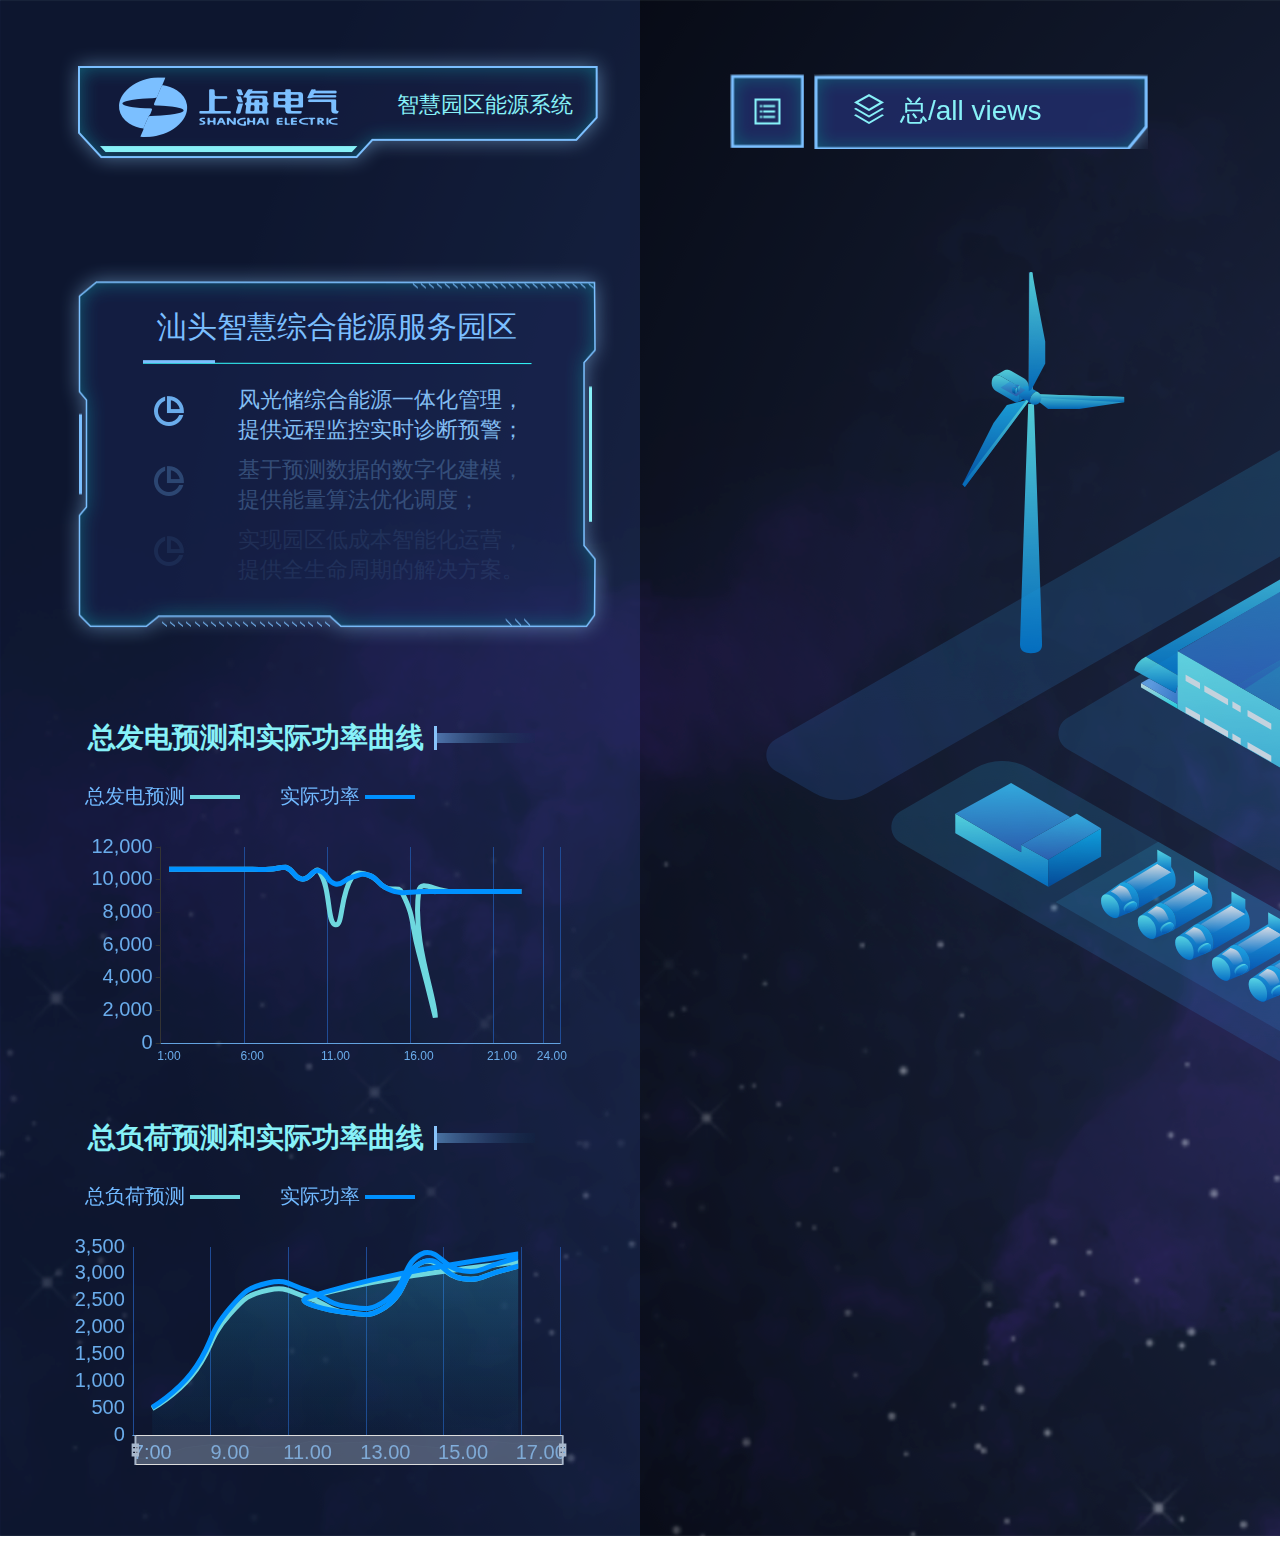
==== index.html @ b6295629 "haha" ====
<!DOCTYPE html>
<html lang="en">
<head>
  
    <meta charset="UTF-8">
    <title>汕头微电网大屏</title>
    <link rel="stylesheet" href="css/index.css">
    <link rel="stylesheet" href="css/base.css">
    <meta name="viewport" content="width=device-width, initial-scale=1">
    <style>

  
        .animate{
            overflow: hidden;
        }
        .actionImg{
            display: inline-block;
            position:absolute;
            width: 3712px;
            height: 1536px;
            right:1px;
            top:20px;
            background: url('./images/total_scriptes.png') -10px -10px no-repeat;
            animation: testanimations 3s steps(1,end)  0s infinite;
            -webkit-transform: translate3d(0,0,0);
            -moz-transform: translate3d(0,0,0);
            -ms-transform: translate3d(0,0,0);
            -o-transform: translate3d(0,0,0);
            transform: translate3d(0,0,0);
        }
        @keyframes testanimations {
            from {
                opacity: 0.6;
                background-position: -10px -1566px;
            }

            5% {
                opacity: 0.64;
                background-position: -10px -3122px;
            }

            10% {
                opacity: 0.68;
                background-position: -10px -4678px;
            }

            15% {
                opacity: 0.7;
                background-position: -10px -6234px;

            }

            20% {
                opacity: 0.74;
                background-position: -10px -7790px;
            }

            25% {
                opacity: 0.77;
                background-position: -10px -9346px;
            }

            30% {
                opacity: 0.8;
                background-position: -10px -10902px;
            }

            35% {
                opacity: 0.84;
                background-position: -10px -12458px;
            }

            40% {
                opacity: 0.9;
                background-position: -10px -14014px;
            }

            45% {
                opacity: 0.8;
                background-position: -10px -15570px;
            }

            50% {
                opacity: 0.7;
                background-position: -10px -17126px;
            }

            55% {
                opacity: 0.65;
                background-position: -10px -18682px;
            }

            60% {
                opacity: 0.75;
                background-position: -10px -20238px;
            }

            65% {
                opacity: 0.9;
                background-position: -10px -21794px;
            }

            70% {
                opacity: 0.93;
                background-position: -10px -23350px;
            }

            70% {
                opacity: 0.96;
                background-position: -10px -24906px;
            }

            75% {
                opacity: 0.8;
                background-position: -10px -26462px;
            }

            83% {
                opacity: 0.85;
                background-position: -10px -28018px;
            }

            89% {
                opacity: 0.89;
                background-position: -10px -29574px;
            }

            95% {
                opacity: 0.9;
                background-position: -10px -31130px;
            }


            to {
                opacity: 0.85;
                background-position:  -10px -10px;

            }
        }
        .park ul li{
            opacity: 0;
        }
        .indexMainCD .rel ul li,
        .indexMainCN .rel ul li,
        .indexMainFJ .rel ul li,
        .indexMainGF .rel ul li,
        .indexMainCD,
        .indexMainCN,
        .indexMainFJ,
        .indexMainGF
        {
            opacity: 0;
        }

    </style>
</head>

<body>
<div class="leftMask"></div>
<div class="left">
    <div class="sloganDIv">
        <div class="slogan">
            <p>智慧园区能源系统</p>
        </div>
    </div>
    <div class="park">
        <h1>汕头智慧综合能源服务园区</h1>
        <ul>
            <li>
                <b></b>
                <div>
                    <p>风光储综合能源<span>一体化</span>管理，</p>
                    <p>提供远程监控实时诊断预警；</p>
                </div>

            </li>
            <li>
                <b></b>
                <div>
                    <p>基于预测数据的<span>数字化</span>建模，</p>
                    <p>提供能量算法优化调度；</p>
                </div>

            </li>
            <li>
                <b></b>
                <div>
                    <p>实现园区低成本<span>智能化</span>运营，</p>
                    <p>提供全生命周期的解决方案。</p>
                </div>

            </li>
        </ul>
    </div>
    <div class="chartOne">
        <h1>总发电预测和实际功率曲线</h1>
        <div id="chartOneContent">

        </div>
    </div>
    <div class="chartTwo">
        <h1>总负荷预测和实际功率曲线</h1>
        <div id="chartTwoContent">

        </div>
    </div>
</div>
<div class="animate">
     <div class="actionImg"></div>
    <!--<img src="./images/总.gif" alt="" class="actionImg">-->

    <div class="content">
        <div class="mainHeader">
            <div class="mainNav">
                <div class="nav"></div>
                <div class="navNow">
                    <img src="images/all.png" alt=""><p>总/all views</p>
                </div>
            </div>
            <div class="KPI first">
                <p>总负荷电量</p>
                <h2><span>MWh</span></h2>
            </div>
            <div class="KPI">
                <p>总上网电量</p>
                <h2><span>MWh</span></h2>
            </div>
            <div class="KPI">
                <p>总交易电量</p>
                <h2><span>万元</span></h2>
            </div>
            <div class="KPI">
                <p class="fourth">总CO2排放量</p>
                <h2><span>T</span></h2>
            </div>
            <div class="KPI">
                <p class="fifth">总标准煤排放量</p>
                <h2><span>T</span></h2>
            </div>
        </div>
        <div class="indexMainCD">
            <div class="rel cd">
                <h2>充电桩</h2>
                <ul>
                    <li>
                        <p class="indexMainInfoTitle">设备容量</p>
                        <p> kW</p>
                    </li>
                    <li>
                        <p class="indexMainInfoTitle">设备厂家</p>
                        <p></p>
                    </li>
                    <li>
                        <p class="indexMainInfoTitle">投运日期</p>
                        <p></p>
                    </li>
                    <li>
                        <p class="indexMainInfoTitle">运行天数</p>
                        <p></p>
                    </li>
                </ul>
            </div>
        </div>
        <div class="indexMainCN">
            <div class="rel cn">
                <h2>储能</h2>
                <ul>
                    <li>
                        <p class="indexMainInfoTitle">设备容量</p>
                        <p> </p>
                    </li>
                    <li class="relPostion">
                        <p class="indexMainInfoTitle">设备厂家</p>
                        <p></p>
                    </li>
                    <li>
                        <p class="indexMainInfoTitle">投运日期</p>
                        <p></p>
                    </li>
                    <li class="relPostion">
                        <p class="indexMainInfoTitle">运行天数</p>
                        <p></p>
                    </li>
                </ul>
            </div>
        </div>

        <div class="indexMainFJ">
            <div class="rel fj">
                <h2>风机</h2>
                <ul>
                    <li>
                        <p class="indexMainInfoTitle">设备容量</p>
                        <p> MW</p>
                    </li>
                    <li>
                        <p class="indexMainInfoTitle">设备厂家</p>
                        <p></p>
                    </li>
                    <li>
                        <p class="indexMainInfoTitle">投运日期</p>
                        <p></p>
                    </li>
                    <li>
                        <p class="indexMainInfoTitle">运行天数</p>
                        <p></p>
                    </li>
                </ul>
            </div>
        </div>
        <div class="indexMainGF">
            <div class="rel gf">
                <h2>光伏</h2>
                <ul>
                    <li>
                        <p class="indexMainInfoTitle">设备容量</p>
                        <p> MW</p>
                    </li>
                    <li>
                        <p class="indexMainInfoTitle">设备厂家</p>
                        <p></p>
                    </li>
                    <li>
                        <p class="indexMainInfoTitle">投运日期</p>
                        <p></p>
                    </li>
                    <li>
                        <p class="indexMainInfoTitle">运行天数</p>
                        <p></p>
                    </li>
                </ul>
            </div>
        </div>

    </div>
</div>

<div class="sourceRight">
    <div class="rightHeader">
        <p class="BeiJingTime"></p>
        <p class="ExactlyTime"></p>
    </div>
    <ul class="rightChartlist">
        <li>
            <div class="rightChart">
                <div class="chartHeader"><p>近7日电量交易</p><p>单位：万元</p></div>
                <div id="rightChartContentOne">
                </div>
            </div>
        </li>
        <li>
            <div class="rightChart">
                <div class="chartHeader"><p>近7日上网电量</p><p>单位：MWh</p></div>
                <div id="rightChartContentTwo">
                </div>
            </div>
        </li>
        <li>
            <div class="rightChart">
                <div class="chartHeader"><p>近7日负荷电量</p><p>单位：MWh</p></div>
                <div id="rightChartContentThree">
                </div>
            </div>
        </li>
    </ul>
</div>
<div class="rightMask"></div>
</body>
<script src="js/jquery.js"></script>
<script src="js/echart.js"></script>
<script src="js/chartOption.js"></script>
<script src="js/index.js"></script>
<script src="js/base.js"></script>
<script src="js/ajax.js"></script>
<script src="js/indexData.js"></script>
<script src="js/countUp.js"></script>

<script>


    $(function() {
        // setTimeout(() => {
        //     window.location.href = filePath + 'source.html'
        // }, 12000);

        //左部的动画
        $('.park ul li').each(function(i, item){
            $(item).animate({
                opacity:1
            },i*2000+500);
        })
          setTimeout(function(){
              $(".park ul li").each(function(i, item){
                  // $(item).find('div p span').animate({
                  //     color: '#ccc',
                  //     fontSize: '16px',
                  // },i*2000+500);
                  // $(item).find('b').css('filter','grayscale(100%)');
                  $(item).find('div p span').fadeIn();
                  $(item).find('div p span').css('color','#ccc');
                  $(item).find('div p span').css('font-size','26px');
                  $(item).find('b').css('filter','grayscale(100%)');
                  $(item).find('b').fadeIn();
              })
          },5000)



        $('.indexMainCD').animate({
            opacity:1
        },2000,function() {
            $(this).find('div ul li').each(function (i, item) {
                $(item).animate({
                    opacity: 1
                }, i * 1000 + 500, function () {
                    $('.indexMainCN').animate({
                        opacity: 1
                    }, 2000, function () {
                        $(this).find('div ul li').each(function (i, item) {
                            $(item).animate({
                                opacity: 1
                            }, i * 1000 + 500, function () {
                                $('.indexMainFJ').animate({
                                    opacity: 1
                                }, 2000, function () {
                                        $(this).find('div ul li').each(function (i, item) {
                                            $(item).animate({
                                                opacity: 1
                                            }, i * 1000 + 1000, function () {
                                                $('.indexMainGF').animate({
                                                    opacity: 1
                                                }, 2000, function () {
                                                    $(this).find('div ul li').each(function (i, item) {
                                                        $(item).animate({opacity: 1}, i * 1000 + 1000)
                                                    })
                                                })
                                            })
                                        })

                                })
                            })
                        })
                    })
                })
            })
        })


        // 总电荷量
        // titileName(topTitleReq())
        // soketFun('total', titileName)
        // var obj = topTitleReq();
        // function titileName(data){
        //         data = (data instanceof Array) && data[0]&&data[0]['position'] == 'top' ? data[0].value :  obj ;
        //         var arr = [];
        //             if(data) {
        //                 var {Total_Load_Energy, Total_OnGrid_Energy, Total_Energy_Earnings, Today_CO2_EmisReduc,Total_Coal_EmisReduc } = data
        //                 arr = [ Total_Load_Energy,Total_OnGrid_Energy,Total_Energy_Earnings,
        //                   Today_CO2_EmisReduc,Total_Coal_EmisReduc
        //                 ];
        //
        //             }
        //             else{
        //                 arr = [0,0,0,0,0]
        //             }
        //             // $('.KPI h2').html('');
        //             $('.KPI h2').each(function(v,item){
        //                 $(item).prepend(arr[v]);
        //                 //数字滚动
        //                 // animateNUM($(item)[0],arr[v])
        //
        //             })
        //         }
      //  function animateNUM(dom, num){
      //      var options = {
      //          useEasing: true, 	 	// 使用缓和
      //          useGrouping: true,	// 使用分组(是否显示千位分隔符,一般为 true)
      //          separator: ',',		// 分隔器(千位分隔符,默认为',')
      //          decimal: '.',			// 十进制(小数点符号,默认为 '.')
      //          prefix: '',			// 字首(数字的前缀,根据需要可设为 $,¥,￥ 等)
      //          suffix: ''			// 后缀(数字的后缀 ,根据需要可设为 元,个,美元 等)
      //      };
      //    new CountUp(dom, 0, num, 0, 3, options).start();
      //
      //  }
      //   function changeStyle(num){
      //           if(num instanceof Number){
      //               return parseInt(num);
      //           }
      //           if(num == 'undefined'){
      //               return 0;
      //           }
      //           return num*1;
      // }

        // 中间四个
        function getMiddleData(){
            HttpRequest({
                type: 'get',
                url: 'http://172.172.33.34:8088/v1/total/getBottomData',
                success: function (response) {
                    if (response) {
                        var {CDZ, CN, GF, WF} = response;
                        renderDom($('.indexMainCD ul li'), CDZ);
                        renderDom($('.indexMainCN ul li'), CN)
                        renderDom($('.indexMainFJ ul li'), GF)
                        renderDom($('.indexMainGF ul li'), WF)
                        function renderDom(dom,arr){
                            dom.each(function(i,v){
                                $(v).children()[1].prepend(arr[i])

                            })
                        }

                    }
                }
            })
        }

         function topTitleReq(){
            var obj = {}
            HttpRequest({
                    type: 'get',
                    url: 'http://172.172.33.34:8088/v1/total/getTotalData',
                    success:function(response){
                        if(response){
                            obj = response;
                        }
                      }
             })
            return obj;
        }
         getMiddleData();

    })
</script>
</html>
---- css/index.css ----
@charset "utf-8";
/* CSS Document */
@charset "utf-8";
/*!
 * @名称：base.css
 * @功能：1、重设浏览器默认样式
 *       2、设置通用原子类
 */
/* 防止用户自定义背景颜色对网页的影响，添加让用户可以自定义字体 */
html {
    background:white;
    color:black;
}
/* 内外边距通常让各个浏览器样式的表现位置不同 */
body,div,dl,dt,dd,ul,ol,li,h1,h2,h3,h4,h5,h6,pre,code,form,fieldset,legend,input,textarea,p,blockquote,th,td,hr,button,article,aside,details,figcaption,figure,footer,header,hgroup,menu,nav,section {
    margin:0;
    padding:0;
    font-family: Arial, Helvetica, sans-serif;
}
/* 要注意表单元素并不继承父级 font 的问题 */
body,button,input,select,textarea {
    font:12px \5b8b\4f53,arial,sans-serif;
}
input,select,textarea {
    font-size:100%;
}
/* 去掉 table cell 的边距并让其边重合 */
table {
    border-collapse:collapse;
    border-spacing:0;
}
/* ie bug：th 不继承 text-align */
th {
    text-align:inherit;
}
/* 去除默认边框 */
fieldset,img {
    border:none;
}
/* ie6 7 8(q) bug 显示为行内表现 */
iframe {
    display:block;
}
/* 去掉 firefox 下此元素的边框 */
abbr,acronym {
    border:none;
    font-variant:normal;
}
/* 一致的 del 样式 */
del {
    text-decoration:line-through;
}
address,caption,cite,code,dfn,em,th,var {
    font-style:normal;
    font-weight:500;
}
/* 去掉列表前的标识，li 会继承 */
ol,ul {
    list-style:none;
}
/* 对齐是排版最重要的因素，别让什么都居中 */
caption,th {
    text-align:left;
}
/* 来自yahoo，让标题都自定义，适应多个系统应用 */
h1,h2,h3,h4,h5,h6 {
    font-size:100%;
    font-weight:500;
}
q:before,q:after {
    content:'';
}
/* 统一上标和下标 */
sub,sup {
    font-size:75%;
    line-height:0;
    position:relative;
    vertical-align:baseline;
}
sup {
    top:-0.5em;
}
sub {
    bottom:-0.25em;
}
/* 让链接在 hover 状态下显示下划线 */
a:hover {
    text-decoration:underline;
}
/* 默认不显示下划线，保持页面简洁 */
ins,a {
    text-decoration:none;
}
/* 去除 ie6 & ie7 焦点点状线 */
a:focus,*:focus {
    outline:none;
}
/* 清除浮动 */
.clearfix:before,.clearfix:after {
    content:"";
    display:table;
}
.clearfix:after {
    clear:both;
    overflow:hidden;
}
.clearfix {
    zoom:1; /* for ie6 & ie7 */
}
.clear {
    clear:both;
    display:block;
    font-size:0;
    height:0;
    line-height:0;
    overflow:hidden;
}
/* 设置显示和隐藏，通常用来与 js 配合 */
.hide {
    display:none;
}
.block {
    display:block;
}
/* 设置浮动，减少浮动带来的 bug */
.fl,.fr {
    display:inline;
}
.fl {
    float:left;
}
.fr {
    float:right;
}
.rel{
    position: relative;
}
.KPI  .h2 .nums{
    font-size: 40px;
    color: #87F1F8;
    text-align: left;
    text-shadow: 0 0 5px #32DBD4;
    display: inline-block;
}
---- css/base.css ----
body{
    width: 3712px;
    height: 1536px;
    background: url(../images/backgroud.png) 0 0 no-repeat;
    font-family: Arial, Helvetica, sans-serif;
    background-size: 100% 100%;
    display: flex;
    align-items: flex-start;
    justify-content: flex-start;
    position: relative;
    z-index: -22;
}
.leftMask{
    position: absolute;
    left: 0;
    top: 0;
    width: 640px;
    height: 1536px;
    opacity: 0.15;
    background: #517EFF;
    z-index: -3;
}
.left{
    /*display: inline-block;*/
    width: 640px;
    height: 1536px;
    color: #87F1F8;
    font-size: 22px;
}
.slogan{
    width: 560px;
    height: 134px;
    background: url("../images/slogen.png") 0 0 no-repeat;
    background-size: 560px 134px;
}
.slogan p{
    text-align: right;
    padding-top: 45px;
    padding-right: 45px;
    color: #87F1F8;
    font-size: 22px;
}
.sloganDIv{
    padding-top: 45px;
    padding-left: 58px;
}
.park{
    background: url("../images/parkIllu.png") 0 0 no-repeat;
    width: 558px;
    height: 390px;
    background-size: contain;
    margin-left: 58px;
    margin-top: 80px;
    background-size: 558px 390px;
}
.park h1{
    padding-top: 30px;
    line-height: 76px;
    text-align: center;
    color: #7BBFFF;
    font-size:30px;
    background: url("../images/headerBg.png") center bottom no-repeat;
    margin-bottom: 20px;
}
.park ul{
    margin-left: 96px;
    position: relative;
}
.park ul li{
    margin-bottom: 10px;
    display: flex;
}
.park ul li b{
    display:inline-block;
    background-size: 30px 42px;
    width:30px;
    height:42px;
}
.park ul li:first-child b{
    background: url("../images/parkIconOne.png") 0 11px no-repeat;
    position: relative;
}
.park ul li:nth-child(2) b{
    background: url("../images/parkIconOne.png") 0 11px no-repeat;
    position: relative;
}
.park ul li:nth-child(3) b{
    background: url("../images/parkIconOne.png") 0 11px no-repeat;
    position: relative;
}
.park ul li p{
    font-size: 22px;
    color: #82BDF2;
    width: 320px;
    margin-left: 54px;
}
/*.park ul li:first-child{*/
    /*background: url("../images/parkIconOne.png") 0 10px no-repeat;*/

    /*position: relative;*/
/*}*/
/*.park ul li:nth-child(2){*/
    /*background: url("../images/parkIconTwo.png") 0 10px no-repeat;*/
/*}*/
/*.park ul li:last-child{*/
    /*background: url("../images/parkIconThree.png") 0 10px no-repeat;*/
/*}*/
.chartOne ,.chartTwo{
    margin-left: 58px;
    width: 558px;
    height: 330px;
    margin-top: 70px;
}
.chartOne #chartOneContent,.chartTwo #chartTwoContent{
    width: 558px;
    height: 300px;
    margin-top: 15px;
}
.chartOne h1,.chartTwo h1{
    font-size: 28px;
    color: #87F1F8;
    font-weight: bold;
    padding-left: 30px;
    background: url("../images/decorater.png") 376px 7px no-repeat;
}
.rightHeader {
    background: url(../images/rightTimeBg.png) 0 0 no-repeat;
    width: 519px;
    height: 102px;
    margin: 45px auto 0 auto;
    background-size: 100% 100%;
    display: flex;
    align-items: flex-start;
    justify-content: flex-start;
}
.content{
    width: 2434px;
    height: 1536px;
    background: url("../images/mainbg.png") center center no-repeat;
    position: relative;
}

.indexMainCN,.indexMainCD,.indexMainFJ,.indexMainGF{
    position: absolute;
}
.indexMainCN ul ,.indexMainCD ul ,.indexMainFJ ul ,.indexMainGF ul {
    display: inline-block;
    /*align-items: flex-start;*/
    /*justify-content: flex-start;*/
}
.indexMainCN ul li,.indexMainCD ul li,.indexMainFJ ul li,.indexMainGF ul li{
    width: 46%;
    float:left;
}
.indexMainCN ul li p,.indexMainCD ul li p,.indexMainFJ ul li p,.indexMainGF ul li p{
    font-size: 18px;
    color: #6AB7FF;
    text-align: left;
    line-height: 18px;
    padding-left: 6px;
}
.indexMainCN ul li p.indexMainInfoTitle:before,.indexMainCD ul li p.indexMainInfoTitle:before,
.indexMainFJ ul li p.indexMainInfoTitle:before,.indexMainGF ul li p.indexMainInfoTitle:before{
    content: "• ";
    color: #6AB7FF;
    position: relative;
    right: 5px;
}
.indexMainCN ul li p.indexMainInfoTitle,.indexMainCD ul li p.indexMainInfoTitle,.indexMainFJ ul li p.indexMainInfoTitle,.indexMainGF ul li p.indexMainInfoTitle{
    font-size: 18px;
    color: #6AB7FF;
    text-align: left;
    line-height: 30px;
    padding-top: 5px;
    padding-left: 3px;
    text-indent: 0px;
}
.indexMainCN ul li p,.indexMainCD ul li p,.indexMainFJ ul li p,.indexMainGF ul li p{
    font-size: 22px;
    color: #87F1F8;
    text-align: left;
    line-height: 40px;
    padding-left: 18px;
    width: 200px;
}
.indexMainCN h2,.indexMainCD h2,.indexMainFJ h2,.indexMainGF h2{
    font-size: 24px;
    color: #9DD0FF;
    text-align: left;
    text-shadow: 0 0 5px;
    line-height: 60px;
    background: url("../images/shortHeaderBg.png") left bottom  no-repeat;
    background-size: 84%;
}
.rel.fj{
    top: 530px;
    margin-left: 103px;
}
.rel.gf{
    top: 615px;
    margin-left: 103px;
}
.rel.cd{
    top: 23px;
    margin-left: 86px;
}
.rel.cn{
    top: 18px;
    margin-left: 94px;
}
.relPostion{
    position: relative;
    right: 40px;
}
.indexMainCN{
    position: absolute;
    height: 682px;
    width: 532px;
    left: 1692px;
    top: 224px;
    background: url("../images/indexMainCNBD.png") -20px 0 no-repeat;
}
.indexMainCD{
    position: absolute;
    height: 774px;
    width: 532px;
    left: 1169px;
    top: 223px;
    background: url(../images/indexMainCDBD.png) -20px 0 no-repeat;
}
.indexMainFJ{
    position: absolute;
    height: 770px;
    width: 532px;
    left: 268px;
    top: 684px;
    background-size: 100% 100%;
    background: url(../images/indexMainFJBD.png) -20px 0 no-repeat;
}
.indexMainGF{
    position: absolute;
    height: 875px;
    width: 532px;
    left: 816px;
    top: 595px;
    background: url(../images/indexMainGFBD.png) -20px 0 no-repeat;
}
.mainHeader{
    display: flex;
    justify-content: left;
    align-items: flex-start;
}
.mainHeader .mainNav{
    display: flex;
    justify-content: flex-start;
    align-items: flex-start;
}
.mainHeader .mainNav .nav{
    background: url("../images/menuBg.png") center center no-repeat;
    width: 74px;
    height: 74px;
    /*background-size: 100% 100%;*/
    position: relative;
}
.mainHeader{
    padding-left: 90px;
    padding-top: 74px;
    display: flex;
    justify-content: left;
    align-items: flex-start;
}
.mainHeader .mainNav .navNow{
    background: url(../images/menuBgR.png) -20px -19px no-repeat;
    width: 334px;
    height: 75px;
    background-size: 112% 156%;
    display: flex;
    justify-content: left;
    align-items: flex-start;
    margin-left: 10px;
}
.mainHeader .mainNav .navNow img{
    padding-top: 20px;
    padding-left: 40px;
    padding-right:16px;
}
.mainHeader .mainNav .navNow p{
   line-height: 74px;
    font-size: 28px;
    color: #87F1F8;
}
.KPI.first{
    margin-left: 530px;
}
.KPI p{
    width: 256px;
    font-size: 24px;
    color: #8BC7FF;
    text-align: left;
    background: url("../images/decorater.png") 132px center no-repeat;
    margin-bottom: 20px;
    text-shadow: 0 0 5px rgba(90,255,230,0.50);
}
.KPI p.fourth{
    background: url("../images/decorater.png") 156px center no-repeat;
}
.KPI p.fifth{
    background: url("../images/decorater.png") 177px center no-repeat;
}
.KPI h2{
    font-size: 40px;
    color: #87F1F8;
    text-align: left;
    text-shadow: 0 0 5px #32DBD4;
}
.KPI h2 span{
    font-size: 30px;
    color: #8BC7FF;
    text-align: left;
    text-shadow: none;
    margin-left: 10px;
}
.right{
    width: 640px;
    height: 1536px;
}
.rightMask{
    position: absolute;
    right: 0;
    top: 0;
    opacity: 0.15;
    background: #517EFF;
    width: 640px;
    height: 1536px;
    z-index: -2;
}
.right .rightHeader{
    background: url("../images/rightTimeBg.png") 0 0 no-repeat;
    width: 519px;
    height: 102px;
    margin: 45px auto 0 auto;
    background-size: 100% 100%;
    display: flex;
    align-items: flex-start;
    justify-content: flex-start;
}
.BeiJingTime{
    font-size: 30px;
    color: #7BBFFF;
    text-align: left;
    line-height: 96px;
    padding-left: 70px;
}
.ExactlyTime{
    font-size: 20px;
    color: #87F1F8;
    text-align: left;
    line-height: 100px;
    padding-left: 90px;
}
.rightChart{
    margin-top: 120px;
    margin-left: 83px;
}
.rightChart .rightChartContent{
    width: 478px;
    height: 300px;
}
.rightChart .chartHeader{
    display: flex;
    align-items: flex-start;
    justify-content: flex-start;
}
#rightChartContentOne,#rightChartContentTwo,#rightChartContentThree{
    width: 512px;
    height: 241px;
    margin-top: 30px;
}
.rightChart .chartHeader p:first-child{
    width: 384px;
    font-size: 28px;
    color: #87F1F8;
    text-align: left;
    text-shadow: 0 0 5px rgba(90,255,230,0.50);
    background: url("../images/decorater.png") 200px  center no-repeat;
}
.rightChart .chartHeader p:nth-child(2){
    font-size: 20px;
    color: #71B9FF;
    line-height: 44px;
}
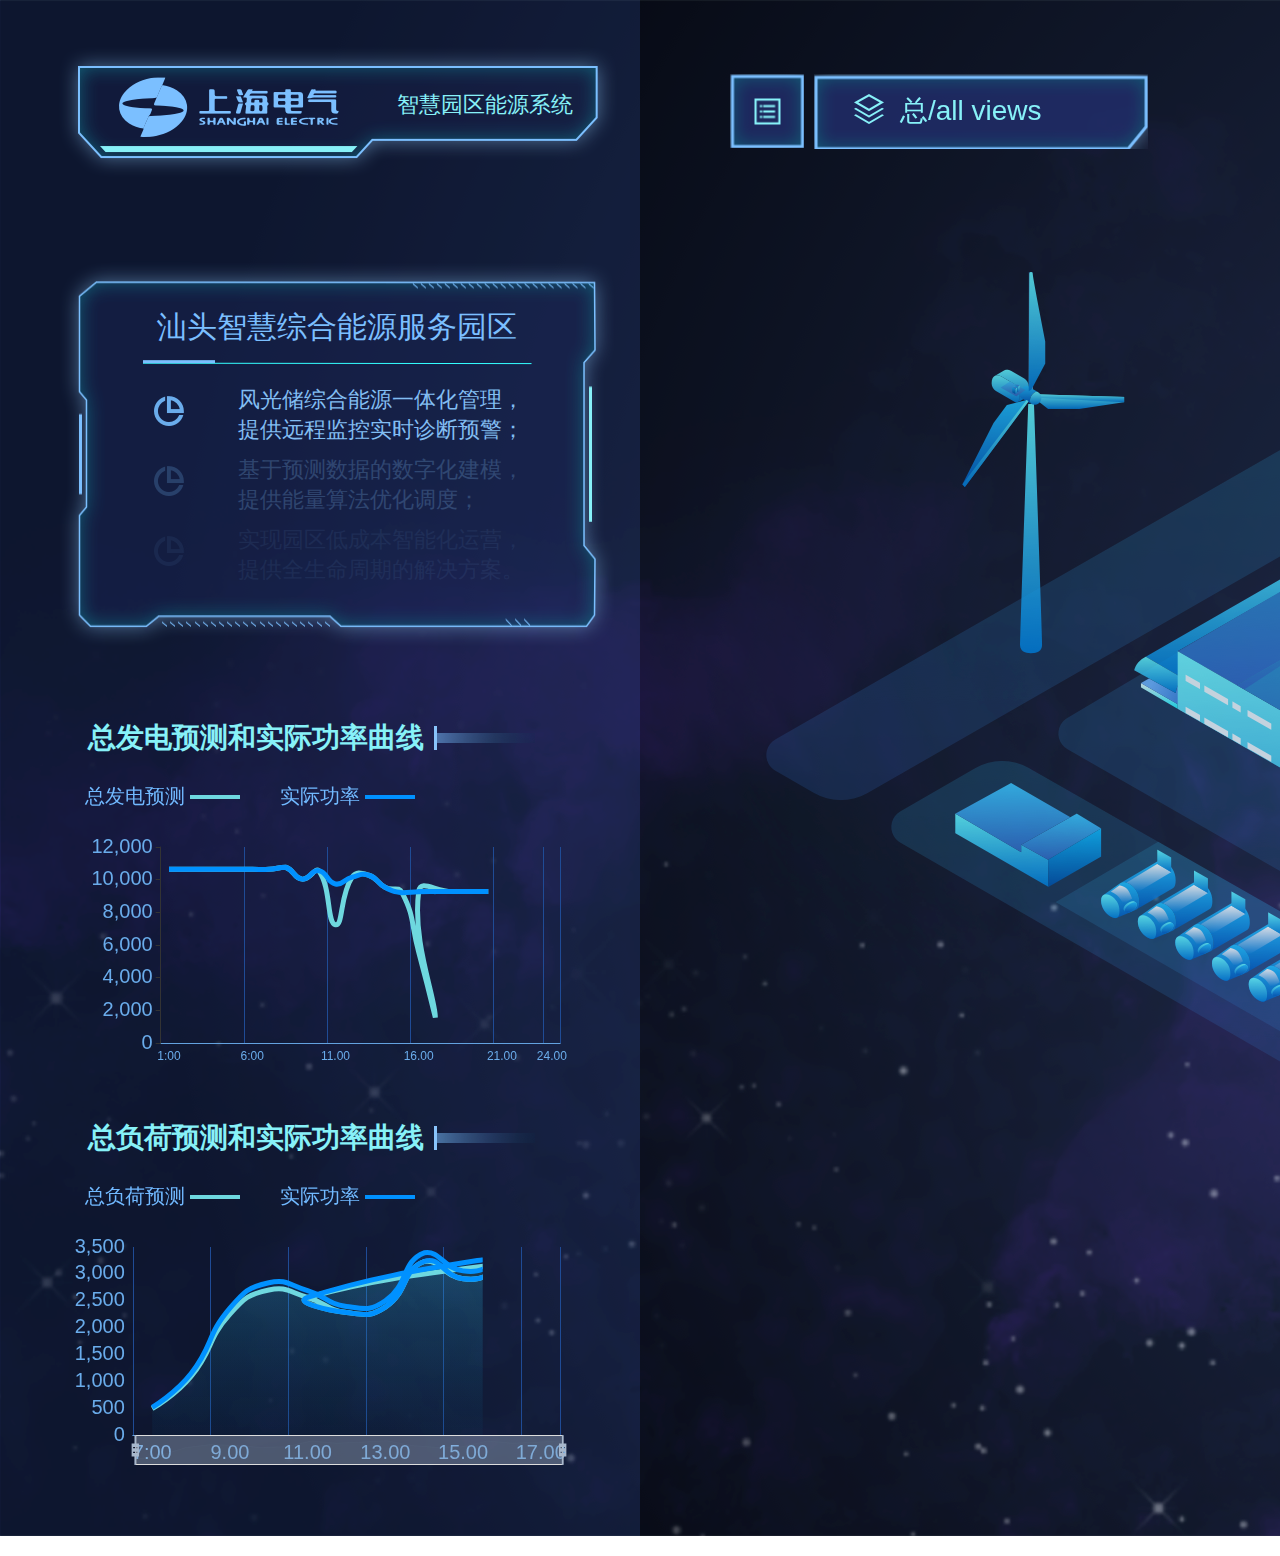
==== commit ea0892e2: "hh" ====
--- a/index.html
+++ b/index.html
@@ -376,7 +376,7 @@
 <script src="js/countUp.js"></script>
 
 <script>
-
+666666
 
     $(function() {
         // setTimeout(() => {
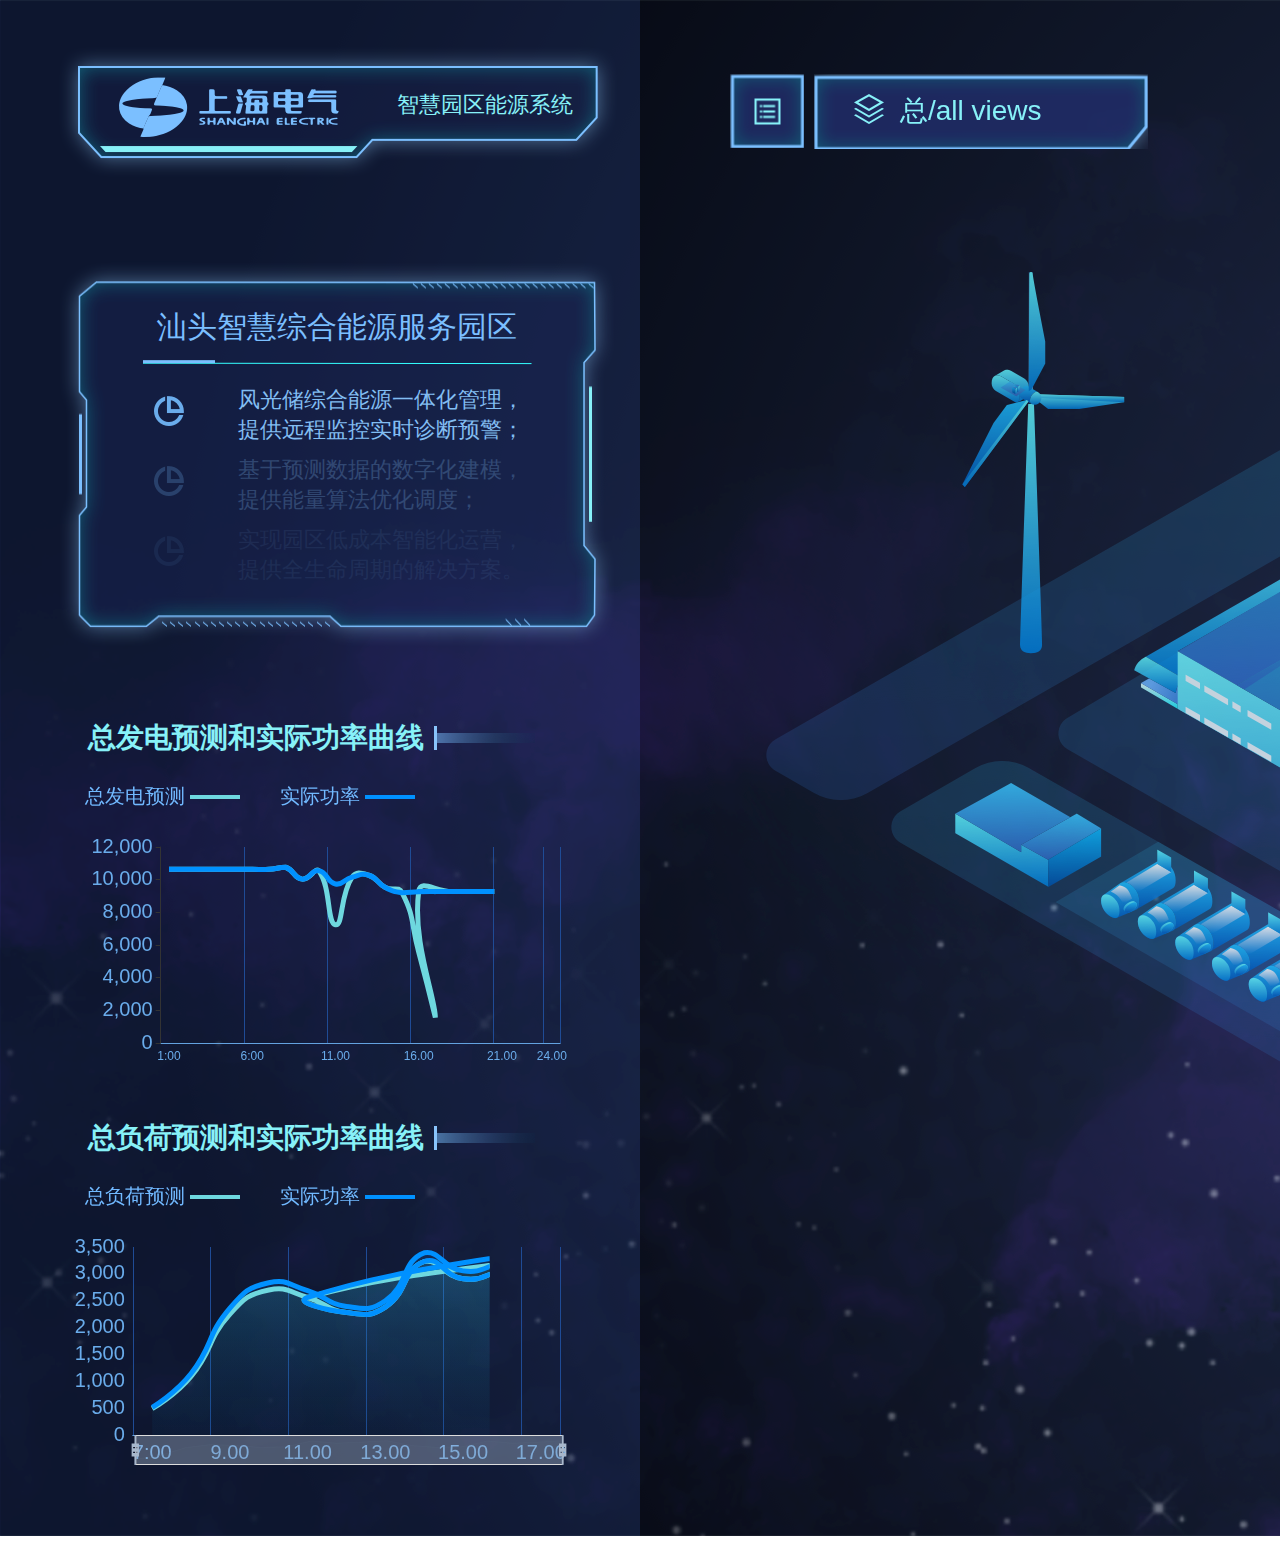
==== commit 448c0e60: "gg" ====
--- a/index.html
+++ b/index.html
@@ -376,8 +376,8 @@
 <script src="js/countUp.js"></script>
 
 <script>
-666666
-
+
+22222222999999
     $(function() {
         // setTimeout(() => {
         //     window.location.href = filePath + 'source.html'
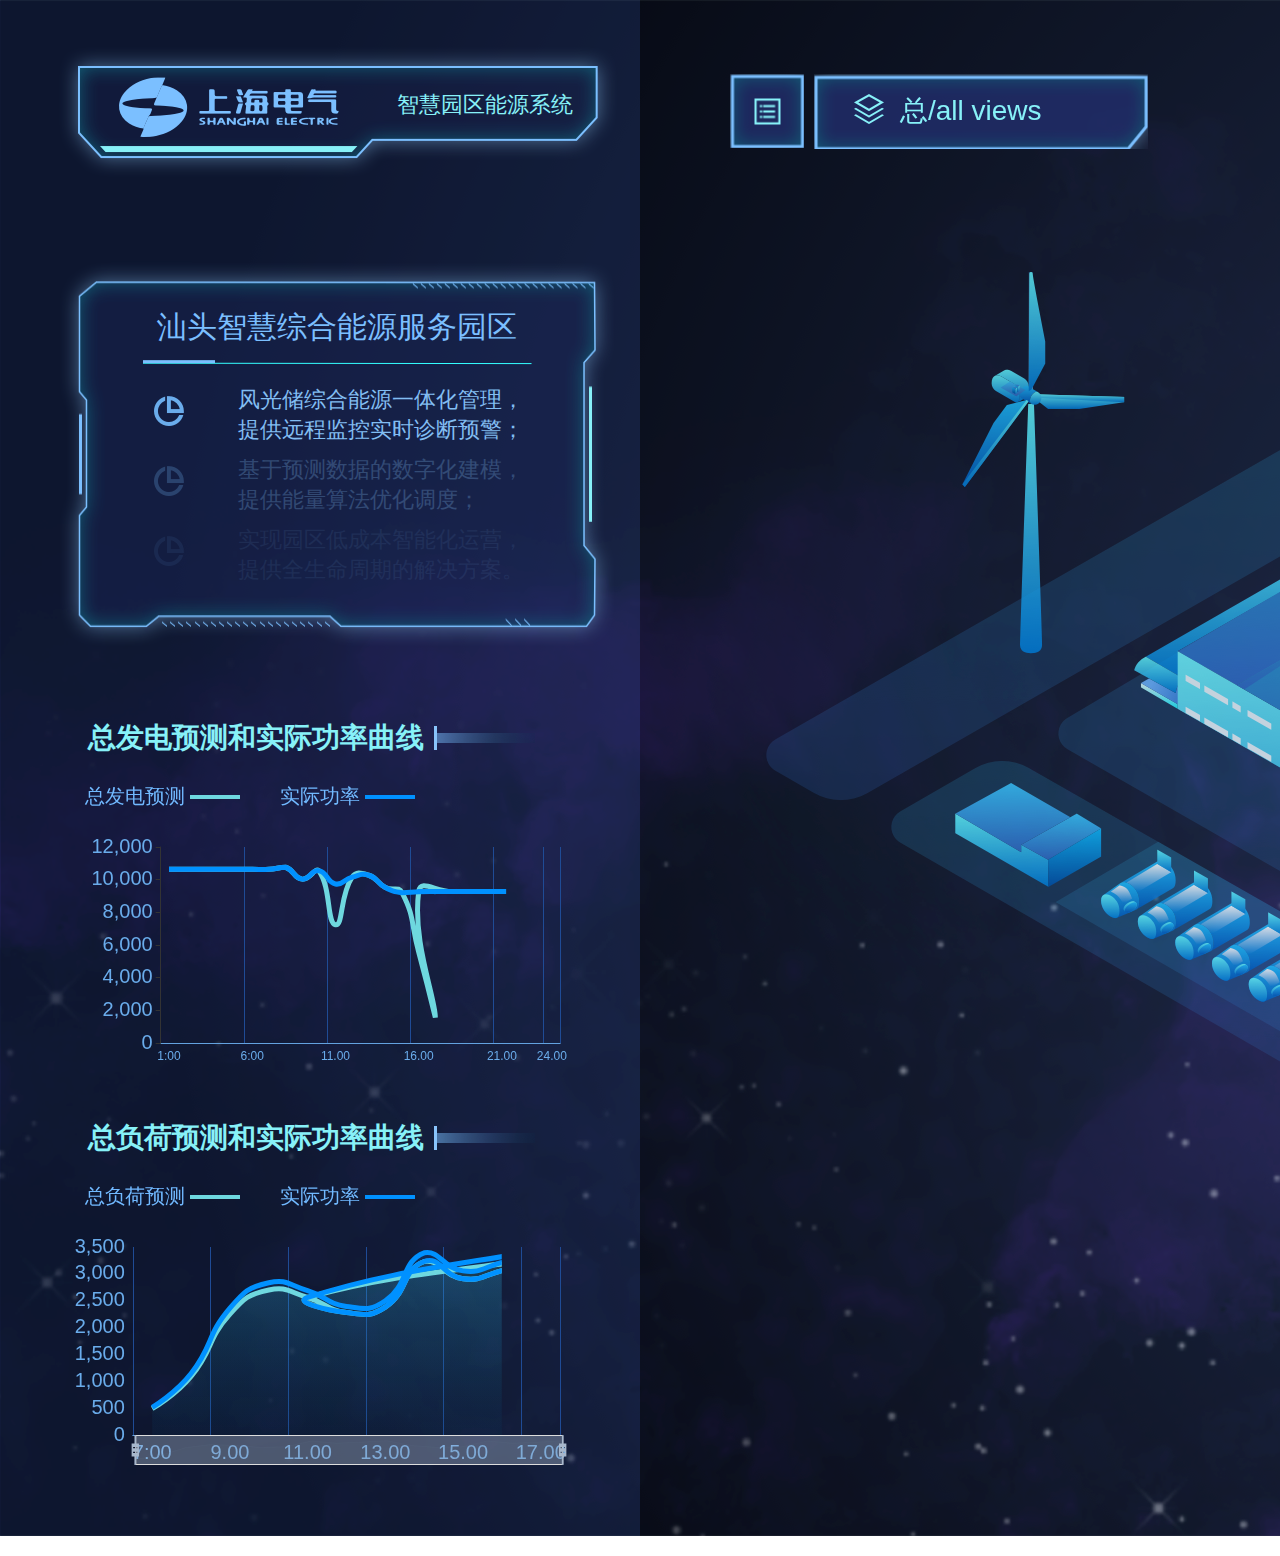
==== commit 40ad9b62: "sh" ====
--- a/index.html
+++ b/index.html
@@ -376,8 +376,8 @@
 <script src="js/countUp.js"></script>
 
 <script>
-
-22222222999999
+0000000000000
+
     $(function() {
         // setTimeout(() => {
         //     window.location.href = filePath + 'source.html'
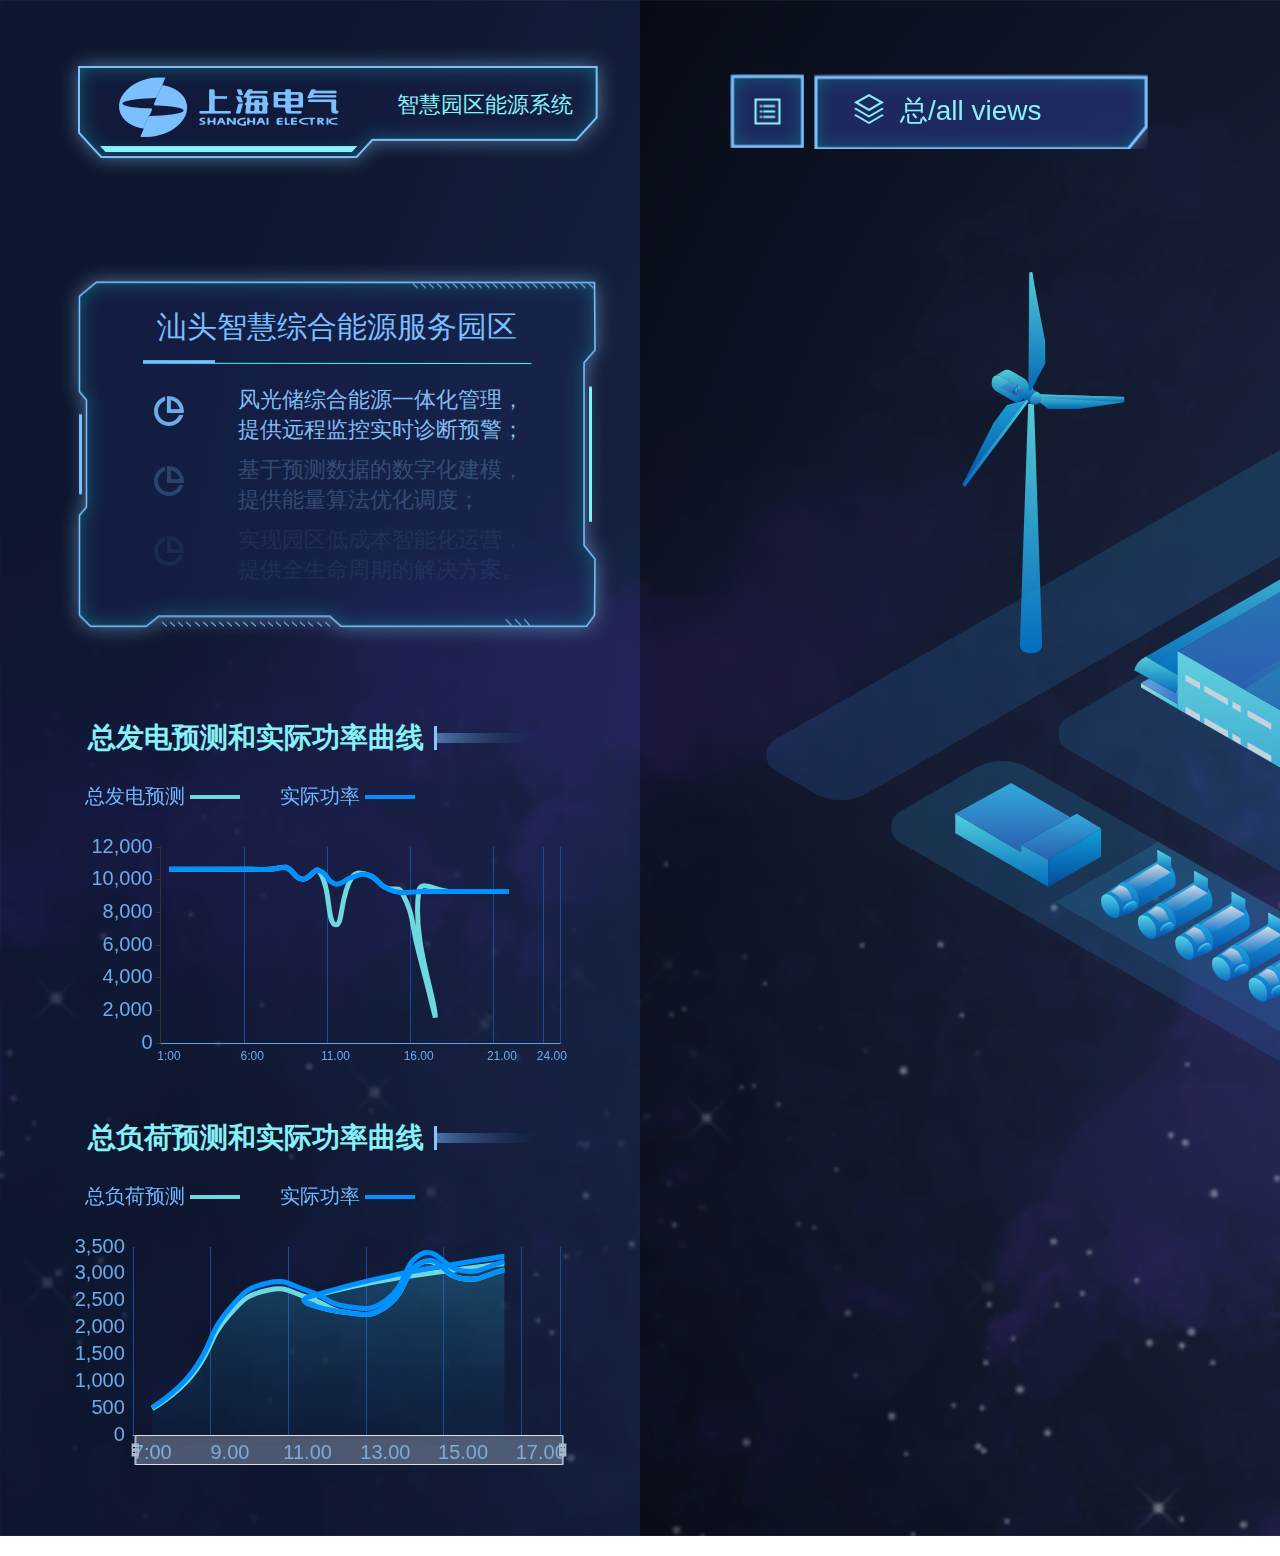
==== commit 1f1d8cd5: "gg" ====
--- a/index.html
+++ b/index.html
@@ -376,7 +376,7 @@
 <script src="js/countUp.js"></script>
 
 <script>
-0000000000000
+111111111
 
     $(function() {
         // setTimeout(() => {
